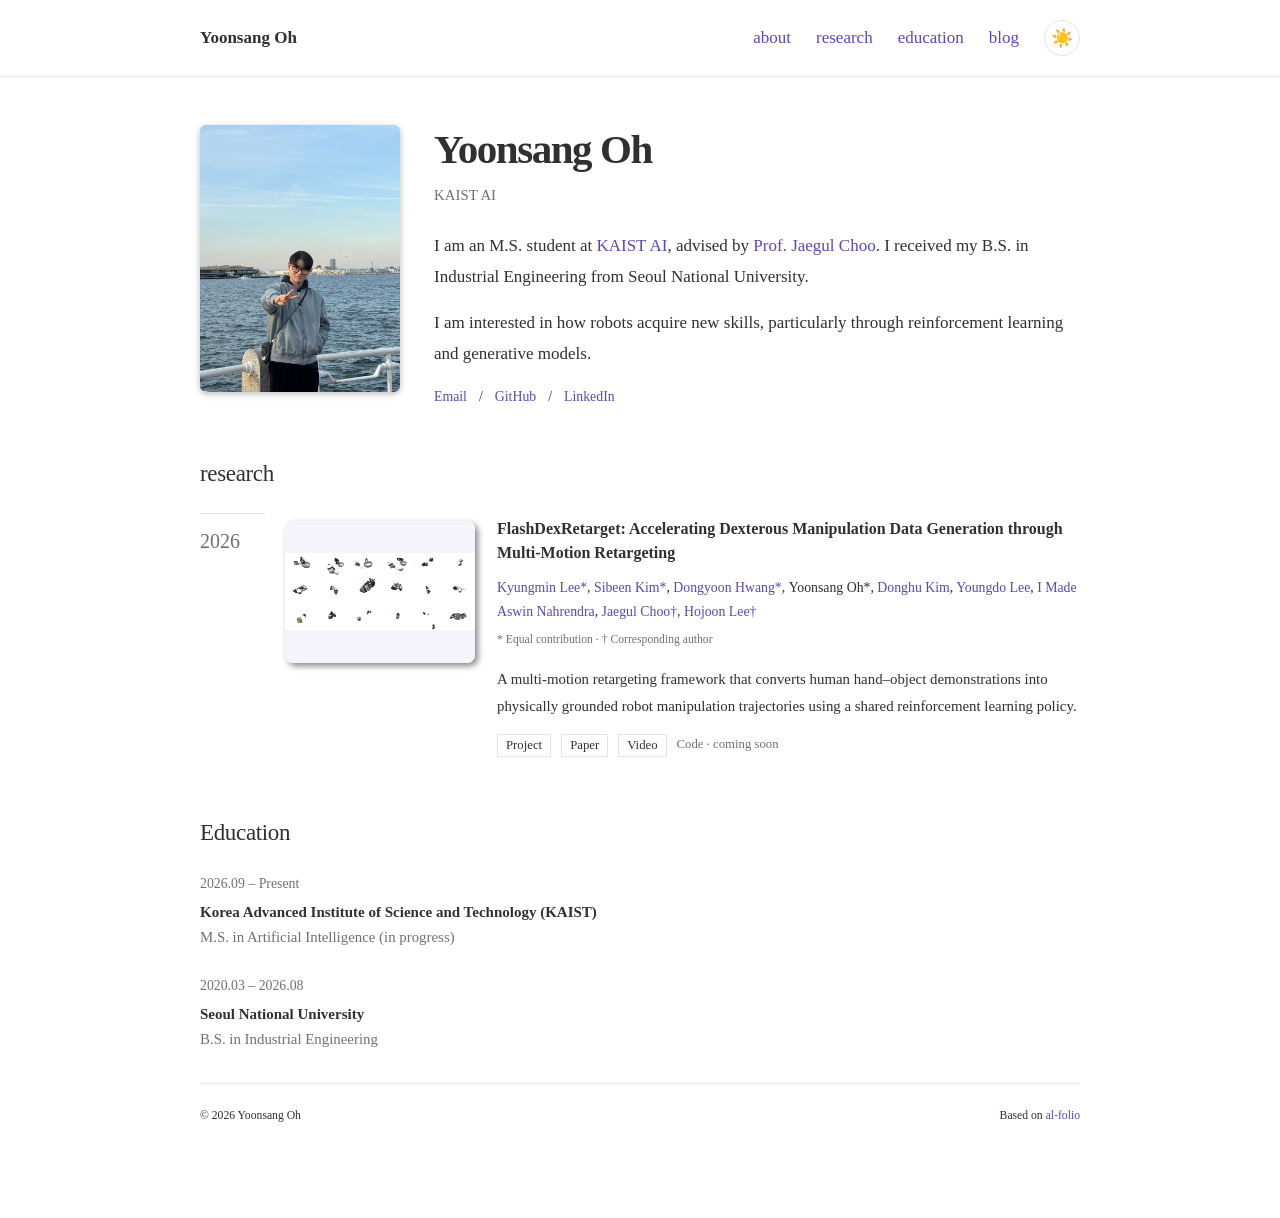
==== index.html @ 8c88c83d "Loop research thumbnail automatically without playback controls" ====
<!doctype html><!-- Adapted from MIT-licensed al-folio; upstream styles preserved. --><html lang="en"><head><meta charset="utf-8"><script src="/assets/site-behavior.js?v=fc8016f9e977"></script><meta name="viewport" content="width=device-width,initial-scale=1"><title>Yoonsang Oh</title><meta name="description" content="Yoonsang Oh — KAIST AI. Robot learning, reinforcement learning, and generative models."><link rel="icon" type="image/svg+xml" href="/assets/favicon-iris.svg"><link rel="stylesheet" href="/al-folio/vendor/bootstrap.min.css?v=0c5ed985fdbd"><link rel="stylesheet" href="/al-folio/vendor/mdb.min.css?v=8e98d8bd4dc6"><link rel="stylesheet" href="/al-folio/vendor/main.css?v=cbb906da6841"><link rel="stylesheet" href="/assets/common.css?v=5578fe120aba"><link rel="stylesheet" href="/al-folio/preview.css?v=f639acb4c418"><link rel="stylesheet" href="/assets/selected-theme.css?v=f602026204bf"><link rel="canonical" href="https://yoonsangoh.github.io/"></head><body><header class="al-nav"><div><a class="brand" href="#about">Yoonsang Oh</a><nav aria-label="Page sections"><a href="#about">about</a><a href="#research">research</a><a href="#education">education</a><a href="/blog/">blog</a><button class="theme-toggle" type="button" aria-label="Switch to dark mode" aria-pressed="false" title="Switch to dark mode"><span aria-hidden="true">☀️</span></button></nav></div></header><main class="al-wrap" id="about"><article><div class="al-profile"><img class="portrait" src="/assets/yoonsang-oh-portrait.jpg" alt="Yoonsang Oh"></div><div class="al-intro"><h1>Yoonsang Oh</h1><p class="desc">KAIST AI</p><p>I am an M.S. student at <a href="https://gsai.kaist.ac.kr/" target="_blank" rel="noopener noreferrer">KAIST AI</a>, advised by <a href="https://sites.google.com/site/jaegulchoo/" target="_blank" rel="noopener noreferrer">Prof. Jaegul Choo</a>. I received my B.S. in Industrial Engineering from Seoul National University.</p><p>I am interested in how robots acquire new skills, particularly through reinforcement learning and generative models.</p><div class="profile-links"><a href="mailto:5yoondori@kaist.ac.kr">Email</a> <span aria-hidden="true">/</span> <a href="https://github.com/YoonsangOh" target="_blank" rel="noopener noreferrer">GitHub</a> <span aria-hidden="true">/</span> <a href="https://www.linkedin.com/in/%EC%9C%A4%EC%83%81-%EC%98%A4-364b84219/" target="_blank" rel="noopener noreferrer">LinkedIn</a></div></div><section class="al-research" id="research"><h2>research</h2><div class="al-bibliography"><div class="year-label">2026</div><article class="paper"><div class="paper-media"><a class="paper-image" href="https://davian-robotics.github.io/FlashDexRetarget/" target="_blank" rel="noopener noreferrer" aria-label="Open FlashDexRetarget project"><video id="flashdexretarget-preview" class="paper-video" autoplay muted loop playsinline preload="metadata" poster="/assets/flashdexretarget.jpg" width="1448" height="1086" aria-label="FlashDexRetarget robot manipulation demonstrations"><source src="/assets/flashdexretarget-thumbnail.mp4" type="video/mp4"><img src="/assets/flashdexretarget.jpg" alt="Robot hands interacting with objects in FlashDexRetarget rollouts"></video></a></div><div class="paper-body"><p class="paper-year">Research project · 2026</p><h3><a href="https://davian-robotics.github.io/FlashDexRetarget/" target="_blank" rel="noopener noreferrer">FlashDexRetarget: Accelerating Dexterous Manipulation Data Generation through Multi-Motion Retargeting</a></h3><p class="authors"><a href="https://kyungminn.github.io/" target="_blank" rel="noopener noreferrer">Kyungmin Lee*</a>, <a href="https://sibisibi.github.io/" target="_blank" rel="noopener noreferrer">Sibeen Kim*</a>, <a href="https://godnpeter.github.io/" target="_blank" rel="noopener noreferrer">Dongyoon Hwang*</a>, <strong>Yoonsang Oh*</strong>, <a href="https://i-am-proto.github.io/" target="_blank" rel="noopener noreferrer">Donghu Kim</a>, <a href="https://leeyngdo.github.io/" target="_blank" rel="noopener noreferrer">Youngdo Lee</a>, <a href="https://anahrendra.github.io/" target="_blank" rel="noopener noreferrer">I Made Aswin Nahrendra</a>, <a href="https://sites.google.com/site/jaegulchoo/" target="_blank" rel="noopener noreferrer">Jaegul Choo†</a>, <a href="https://joonleesky.github.io/" target="_blank" rel="noopener noreferrer">Hojoon Lee†</a></p><p class="author-note">* Equal contribution · † Corresponding author</p><p class="paper-summary">A multi-motion retargeting framework that converts human hand–object demonstrations into physically grounded robot manipulation trajectories using a shared reinforcement learning policy.</p><p class="paper-links"><a href="https://davian-robotics.github.io/FlashDexRetarget/" target="_blank" rel="noopener noreferrer">Project</a> <span aria-hidden="true">/</span> <a href="https://davian-robotics.github.io/FlashDexRetarget/static/FlashDexRetarget.pdf" target="_blank" rel="noopener noreferrer">Paper</a> <span aria-hidden="true">/</span> <a href="https://davian-robotics.github.io/FlashDexRetarget/#video" target="_blank" rel="noopener noreferrer">Video</a> <span aria-hidden="true">/</span> <span class="pending">Code · coming soon</span></p></div></article></div></section><section id="education"><h2>Education</h2><div class="al-education"><div class="education-item"><p class="education-period">2026.09 – Present</p><h3>Korea Advanced Institute of Science and Technology (KAIST)</h3><p>M.S. in Artificial Intelligence (in progress)</p></div><div class="education-item"><p class="education-period">2020.03 – 2026.08</p><h3>Seoul National University</h3><p>B.S. in Industrial Engineering</p></div></div></section></article><footer class="candidate-footer"><span>© 2026 Yoonsang Oh</span><span>Based on <a href="https://github.com/alshedivat/al-folio">al-folio</a></span></footer></main></body></html>
---- al-folio/vendor/main.css ----
:root{--global-bg-color:#fff;--global-code-bg-color:rgba(181,9,172,0.05);--global-text-color:#000;--global-text-color-light:#828282;--global-theme-color:#b509ac;--global-hover-color:#b509ac;--global-hover-text-color:#fff;--global-footer-bg-color:#1c1c1d;--global-footer-text-color:#e8e8e8;--global-footer-link-color:#fff;--global-distill-app-color:#828282;--global-divider-color:rgba(0,0,0,.1);--global-card-bg-color:#fff;--global-tip-block:#42b983;--global-tip-block-bg:#e2f5ec;--global-tip-block-text:#215d42;--global-tip-block-title:#359469;--global-warning-block:#e7c000;--global-warning-block-bg:#fff8d8;--global-warning-block-text:#6b5900;--global-warning-block-title:#b29400;--global-danger-block:#c00;--global-danger-block-bg:#ffe0e0;--global-danger-block-text:#600;--global-danger-block-title:#c00}:root .fa-sun{display:none}:root .fa-moon{padding-left:10px;padding-top:12px;display:block}:root .repo-img-light{display:block}:root .repo-img-dark{display:none}html[data-theme=dark]{--global-bg-color:#1c1c1d;--global-code-bg-color:#2c3237;--global-text-color:#e8e8e8;--global-text-color-light:#e8e8e8;--global-theme-color:#c519bc;--global-hover-color:#c519bc;--global-hover-text-color:#fff;--global-footer-bg-color:#e8e8e8;--global-footer-text-color:#1c1c1d;--global-footer-link-color:#000;--global-distill-app-color:#e8e8e8;--global-divider-color:#424246;--global-card-bg-color:#212529;--global-tip-block:#42b983;--global-tip-block-bg:#e2f5ec;--global-tip-block-text:#215d42;--global-tip-block-title:#359469;--global-warning-block:#e7c000;--global-warning-block-bg:#fff8d8;--global-warning-block-text:#6b5900;--global-warning-block-title:#b29400;--global-danger-block:#c00;--global-danger-block-bg:#ffe0e0;--global-danger-block-text:#600;--global-danger-block-title:#c00}html[data-theme=dark] .fa-sun{padding-left:10px;padding-top:12px;display:block}html[data-theme=dark] .fa-moon{display:none}html[data-theme=dark] .repo-img-light{display:none}html[data-theme=dark] .repo-img-dark{display:block}body{padding-bottom:70px;color:var(--global-text-color);background-color:var(--global-bg-color)}body h1,body h2,body h3,body h4,body h5,body h6{scroll-margin-top:66px}body.fixed-top-nav{padding-top:56px}body.sticky-bottom-footer{padding-bottom:0}.container{max-width:800px}.profile img{width:100%}p,h1,h2,h3,h4,h5,h6,em,div,li,span,strong{color:var(--global-text-color)}hr{border-top:1px solid var(--global-divider-color)}table td,table th{font-size:1rem}table th{font-weight:bold}a,table.table a{color:var(--global-theme-color)}a:hover,table.table a:hover{color:var(--global-theme-color);text-decoration:underline}a:hover:after :not(.nav-item.dropdown),table.table a:hover:after :not(.nav-item.dropdown){width:100%}.table-dark{background-color:transparent}figure,img{max-width:90vw}blockquote{background:var(--global-bg-color);border-left:2px solid var(--global-theme-color);margin:1.5em 10px;padding:.5em 10px;font-size:1.2rem}.equation{margin-bottom:1rem;text-align:center}.caption{font-size:.875rem;margin-top:.75rem;margin-bottom:1.5rem;text-align:center}.card{background-color:var(--global-card-bg-color)}.card img{width:100%}.card .card-title{color:var(--global-text-color)}.card .card-item{width:auto;margin-bottom:10px}.card .card-item .row{display:flex;align-items:center}.citation,.citation-number{color:var(--global-theme-color)}.profile{width:100%}.profile .address{margin-bottom:5px;margin-top:5px;font-family:monospace}.profile .address p{display:inline-block;margin:0}.profile.float-right{margin-left:1rem}.profile.float-left{margin-right:1rem}@media(min-width:576px){.profile{width:30%}.profile .address p{display:block}}.post-description{margin-bottom:2rem;font-size:.875rem}.post-description a{color:inherit}.post-description a:hover{color:var(--global-theme-color);text-decoration:none}.navbar{box-shadow:none;border-bottom:1px solid var(--global-divider-color);background-color:var(--global-bg-color);opacity:.95}.navbar .dropdown-menu{background-color:var(--global-bg-color);border:1px solid var(--global-divider-color)}.navbar .dropdown-menu a:not(.active){color:var(--global-text-color)}.navbar .dropdown-menu a:hover{color:var(--global-hover-color)}.navbar .dropdown-menu .dropdown-divider{border-top:1px solid var(--global-divider-color)!important}.dropdown-item{color:var(--global-text-color)}.dropdown-item:hover{color:var(--global-hover-color);background-color:var(--global-bg-color)}.navbar.navbar-light a:hover{text-decoration:none}.navbar.navbar-light .navbar-brand{color:var(--global-text-color)}.navbar.navbar-light .navbar-nav .nav-item .nav-link{color:var(--global-text-color)}.navbar.navbar-light .navbar-nav .nav-item .nav-link:hover{color:var(--global-hover-color)}.navbar.navbar-light .navbar-nav .nav-item.active>.nav-link{background-color:inherit;font-weight:bolder;color:var(--global-theme-color)}.navbar.navbar-light .navbar-nav .nav-item.active>.nav-link:hover{color:var(--global-hover-color)}.navbar.navbar-light .navbar-brand.social{padding-bottom:0;padding-top:0;font-size:1.7rem}.navbar.navbar-light .navbar-brand.social a i::before{color:var(--global-text-color);transition-property:all .2s ease-in-out}.navbar.navbar-light .navbar-brand.social a:hover i::before{color:var(--global-theme-color)}.navbar-toggler .icon-bar{display:block;width:22px;height:2px;background-color:var(--global-text-color);border-radius:1px;margin-bottom:4px;transition:all .2s}.navbar-toggler .top-bar{transform:rotate(45deg);transform-origin:10% 10%}.navbar-toggler .middle-bar{opacity:0}.navbar-toggler .bottom-bar{transform:rotate(-45deg);transform-origin:10% 90%}.navbar-toggler.collapsed .top-bar{transform:rotate(0)}.navbar-toggler.collapsed .middle-bar{opacity:1}.navbar-toggler.collapsed .bottom-bar{transform:rotate(0)}#light-toggle{padding:0;border:0;background-color:inherit;color:var(--global-text-color)}#light-toggle:hover{color:var(--global-hover-color)}.social{text-align:left}.social .contact-icons{font-size:3rem}.social .contact-icons a i::before{color:var(--global-text-color);transition-property:all .2s ease-in-out}.social .contact-icons a:hover i::before{color:var(--global-theme-color)}.social .contact-note{font-size:.8rem}footer.fixed-bottom{background-color:var(--global-footer-bg-color);font-size:.75rem}footer.fixed-bottom .container{color:var(--global-footer-text-color);padding-top:9px;padding-bottom:8px}footer.fixed-bottom a{color:var(--global-footer-link-color)}footer.fixed-bottom a:hover{color:var(--global-theme-color);text-decoration:none}footer.sticky-bottom{border-top:1px solid var(--global-divider-color);padding-top:40px;padding-bottom:40px;font-size:.9rem}.cv{margin-bottom:40px}.cv .card{background-color:var(--global-card-bg-color);border:1px solid var(--global-divider-color)}.cv .card .list-group-item{background-color:inherit;border-color:var(--global-divider-color)}.cv .card .list-group-item .badge{color:var(--global-card-bg-color)!important;background-color:var(--global-theme-color)!important}.table-cv-map{background-color:transparent;border:0;color:var(--global-text-color)}@media(min-width:768px){.repo{max-width:50%}}.header-bar{border-bottom:1px solid var(--global-divider-color);text-align:center;padding-top:2rem;padding-bottom:3rem}.header-bar h1{color:var(--global-theme-color);font-size:5rem}.tag-category-list{border-bottom:1px solid var(--global-divider-color);text-align:center;padding-top:1rem}.tag-category-list ul{justify-content:center;display:flow-root}.tag-category-list ul p,.tag-category-list ul li{list-style:none;display:inline-block;padding:1rem .5rem;color:var(--global-text-color-light)}.post-title mjx-container[jax=CHTML][display=true]{display:unset}.post-list{margin:0;margin-bottom:40px;padding:0}.post-list li{border-bottom:1px solid var(--global-divider-color);list-style:none;padding-top:2rem;padding-bottom:2rem}.post-list li .post-meta{color:var(--global-text-color-light);font-size:.875rem;margin-bottom:0}.post-list li .post-tags{color:var(--global-text-color-light);font-size:.875rem;padding-top:.25rem;padding-bottom:0}.post-list li a{color:var(--global-text-color);text-decoration:none}.post-list li a:hover{color:var(--global-theme-color)}.post-list li mjx-container[jax=CHTML][display=true]{display:unset}.pagination .page-item .page-link{color:var(--global-text-color)}.pagination .page-item .page-link:hover{color:#000}.pagination .page-item.active .page-link{color:#fff;background-color:var(--global-theme-color)}.pagination .page-item.active .page-link:hover{background-color:var(--global-theme-color)}.distill a:hover{border-bottom-color:var(--global-theme-color);text-decoration:none}.projects a{text-decoration:none}.projects a:hover .card-title{color:var(--global-theme-color)}.projects .card img{width:100%}.projects .card-item{width:auto;margin-bottom:10px}.projects .card-item .row{display:flex;align-items:center}.projects .grid-sizer,.projects .grid-item{width:250px;margin-bottom:10px}.projects h2.category{color:var(--global-divider-color);border-bottom:1px solid var(--global-divider-color);padding-top:.5rem;margin-top:2rem;margin-bottom:1rem;text-align:right}.publications{margin-top:2rem}.publications h1{color:var(--global-theme-color);font-size:2rem;text-align:center;margin-top:1em;margin-bottom:1em}.publications h2{margin-bottom:1rem}.publications h2 span{font-size:1.5rem}.publications h2.bibliography{color:var(--global-divider-color);border-top:1px solid var(--global-divider-color);padding-top:1rem;margin-top:2rem;margin-bottom:-2rem;text-align:right}.publications ol.bibliography{list-style:none;padding:0;margin-top:0}.publications ol.bibliography li{margin-bottom:1rem}.publications ol.bibliography li .preview{width:100%;min-width:80px;max-width:200px}.publications ol.bibliography li .abbr{height:2rem;margin-bottom:.5rem}.publications ol.bibliography li .abbr abbr{display:inline-block;background-color:var(--global-theme-color);padding-left:1rem;padding-right:1rem}.publications ol.bibliography li .abbr abbr a{color:white}.publications ol.bibliography li .abbr abbr a:hover{text-decoration:none}.publications ol.bibliography li .abbr abbr2{display:inline-block;background-color:rgba(255,255,255,0);border:1px solid var(--global-theme-color);color:var(--global-theme-color)!important;padding-left:1rem;padding-right:1rem}.publications ol.bibliography li .abbr abbr2 a{color:white}.publications ol.bibliography li .abbr abbr2 a:hover{text-decoration:none}.publications ol.bibliography li .abbr .award{color:var(--global-theme-color)!important;border:1px solid var(--global-theme-color)}.publications ol.bibliography li .title{font-weight:bolder}.publications ol.bibliography li .author a{border-bottom:1px dashed var(--global-theme-color)}.publications ol.bibliography li .author a:hover{border-bottom-style:solid;text-decoration:none}.publications ol.bibliography li .author>em{border-bottom:1px solid;font-style:normal}.publications ol.bibliography li .author>span.more-authors{color:var(--global-text-color-light);border-bottom:1px dashed var(--global-text-color-light);cursor:pointer}.publications ol.bibliography li .author>span.more-authors:hover{color:var(--global-text-color);border-bottom:1px dashed var(--global-text-color)}.publications ol.bibliography li .links a.btn{color:var(--global-text-color);border:1px solid var(--global-text-color);padding-left:.5rem;padding-right:.5rem;padding-top:.1rem;padding-bottom:.1rem;margin-left:0}.publications ol.bibliography li .links a.btn:hover{color:var(--global-theme-color);border-color:var(--global-theme-color)}.publications ol.bibliography li .badges{padding-bottom:.5rem}.publications ol.bibliography li .badges span{display:inline-block;color:#000;height:100%;padding-right:.5rem;vertical-align:middle}.publications ol.bibliography li .badges span:hover{text-decoration:underline}.publications ol.bibliography li .hidden{font-size:.875rem;max-height:0;overflow:hidden;text-align:justify;transition-property:.15s ease;-moz-transition:.15s ease;-ms-transition:.15s ease;-o-transition:.15s ease;transition:all .15s ease}.publications ol.bibliography li .hidden p{line-height:1.4em;margin:10px}.publications ol.bibliography li .hidden pre{font-size:1em;line-height:1.4em;padding:10px}.publications ol.bibliography li .hidden.open{max-height:100em;transition-property:.15s ease;-moz-transition:.15s ease;-ms-transition:.15s ease;-o-transition:.15s ease;transition:all .15s ease}.publications ol.bibliography li div.abstract.hidden{border:dashed 1px var(--global-bg-color)}.publications ol.bibliography li div.abstract.hidden.open{border-color:var(--global-text-color)}figure.highlight{margin:0 0 1rem}pre{color:var(--global-theme-color);background-color:var(--global-code-bg-color);border-radius:6px;padding:6px 12px}pre pre,pre code{background-color:transparent;border-radius:0;margin-bottom:0;padding:0}code{color:var(--global-theme-color);background-color:var(--global-code-bg-color);border-radius:3px;padding:3px 3px}html.transition,html.transition *,html.transition *:before,html.transition *:after{transition:all 750ms!important;transition-delay:0!important}.post .post-meta{color:var(--global-text-color-light);font-size:.875rem;margin-bottom:0}.post .post-tags{color:var(--global-text-color-light);font-size:.875rem;padding-top:.25rem;padding-bottom:1rem}.post .post-tags a{color:var(--global-text-color-light);text-decoration:none}.post .post-tags a:hover{color:var(--global-theme-color)}.post .post-content blockquote{border-left:5px solid var(--global-theme-color);padding:8px}.post .post-content blockquote p{margin-bottom:0}progress{position:fixed;left:0;top:56px;z-index:10;width:100%;height:1px;-webkit-appearance:none;-moz-appearance:none;appearance:none;border:0;background-color:transparent;color:var(--global-theme-color)}progress::-webkit-progress-bar{background-color:transparent}progress::-webkit-progress-value{background-color:var(--global-theme-color)}progress::-moz-progress-bar{background-color:var(--global-theme-color)}.progress-container{width:100%;background-color:transparent;position:fixed;top:56px;left:0;height:5px;display:block}.progress-bar{background-color:var(--global-theme-color);width:0;display:block;height:inherit}.code-display-wrapper{position:relative}.code-display-wrapper .copy{background:var(--global-card-bg-color);border-color:var(--global-bg-color);border-radius:.3rem;border-style:none;color:var(--global-text-color);font-size:medium;opacity:0;position:absolute;right:.5rem;top:.5rem}.code-display-wrapper:active .copy,.code-display-wrapper:focus .copy,.code-display-wrapper:hover .copy{color:var(--global-hover-color);opacity:1}.btn-group.dropdown .btn{box-shadow:none;-webkit-box-shadow:none}.btn-group.dropdown .btn-secondary.dropdown-toggle{border:1px solid var(--global-divider-color)}.btn-group.dropdown .btn-secondary.dropdown-toggle .page-size{color:inherit}.btn-group.dropdown .btn-secondary.dropdown-toggle:not(.active){background-color:var(--global-bg-color)!important;color:var(--global-text-color)}.btn-group.dropdown .btn-secondary.dropdown-toggle:hover{background-color:var(--global-hover-color)!important;color:var(--global-hover-text-color)!important}.btn-group.dropdown .dropdown-menu{background-color:var(--global-bg-color)}.btn-group.dropdown .dropdown-item{background-color:var(--global-bg-color);color:var(--global-text-color)}.btn-group.dropdown .dropdown-item:hover{color:var(--global-hover-color)}.btn-group.dropdown .dropdown-item.active,.btn-group.dropdown .dropdown-item:active{background-color:var(--global-hover-color);color:var(--global-hover-text-color)!important}.btn-group.dropdown .dropdown-item.active:hover,.btn-group.dropdown .dropdown-item:active:hover{color:var(--global-hover-text-color)}nav[data-toggle=toc]{top:5rem}nav[data-toggle=toc] .nav .nav>li>a{font-size:.75rem}nav[data-toggle=toc] .nav>li>a{color:var(--global-text-color);font-size:.75rem}nav[data-toggle=toc] .nav>li>a:hover{color:var(--global-hover-color);border-left-color:var(--global-hover-color)}nav[data-toggle=toc] .nav-link.active{color:var(--global-theme-color);border-left-color:var(--global-theme-color);font-size:.75rem}nav[data-toggle=toc] .nav-link.active:hover{color:var(--global-hover-color);border-left-color:var(--global-hover-color)}@media(max-width:576px){nav[data-toggle=toc]{visibility:hidden;height:0;top:0}}.post .post-content blockquote.block-tip{border-color:var(--global-tip-block);background-color:var(--global-tip-block-bg)}.post .post-content blockquote.block-tip p{color:var(--global-tip-block-text)}.post .post-content blockquote.block-tip h1,.post .post-content blockquote.block-tip h2,.post .post-content blockquote.block-tip h3,.post .post-content blockquote.block-tip h4,.post .post-content blockquote.block-tip h5,.post .post-content blockquote.block-tip h6{color:var(--global-tip-block-title)}.post .post-content blockquote.block-warning{border-color:var(--global-warning-block);background-color:var(--global-warning-block-bg)}.post .post-content blockquote.block-warning p{color:var(--global-warning-block-text)}.post .post-content blockquote.block-warning h1,.post .post-content blockquote.block-warning h2,.post .post-content blockquote.block-warning h3,.post .post-content blockquote.block-warning h4,.post .post-content blockquote.block-warning h5,.post .post-content blockquote.block-warning h6{color:var(--global-warning-block-title)}.post .post-content blockquote.block-danger{border-color:var(--global-danger-block);background-color:var(--global-danger-block-bg)}.post .post-content blockquote.block-danger p{color:var(--global-danger-block-text)}.post .post-content blockquote.block-danger h1,.post .post-content blockquote.block-danger h2,.post .post-content blockquote.block-danger h3,.post .post-content blockquote.block-danger h4,.post .post-content blockquote.block-danger h5,.post .post-content blockquote.block-danger h6{color:var(--global-danger-block-title)}.featured-posts a{color:var(--global-text-color-light);text-decoration:none}.featured-posts a .card-text{overflow:hidden;text-overflow:ellipsis;white-space:nowrap}.featured-posts a:hover{color:var(--global-theme-color)}.featured-posts a:hover .card-title{color:var(--global-theme-color)}.featured-posts .card-item{margin-bottom:10px}.featured-posts .post-meta{color:var(--global-text-color-light);font-size:.875rem;margin-bottom:0;padding-top:.5rem}d-byline{border-top-color:var(--global-divider-color)!important}d-byline h3{color:var(--global-text-color)!important}d-byline a,d-article d-byline a{color:var(--global-text-color)!important}d-byline a:hover,d-article d-byline a:hover{color:var(--global-hover-color)!important}d-article{border-top-color:var(--global-divider-color)!important}d-article p,d-article h1,d-article h2,d-article h3,d-article h4,d-article h5,d-article h6,d-article li,d-article table{color:var(--global-text-color)!important}d-article h1,d-article h2,d-article hr,d-article table,d-article table th,d-article table td{border-bottom-color:var(--global-divider-color)!important}d-article a{color:var(--global-theme-color)!important}d-article a:hover{color:var(--global-theme-color)!important}d-article b i{display:inline}d-article details{color:var(--global-text-color);background-color:var(--global-code-bg-color);margin-top:0;padding:8px 12px;position:relative;border-radius:6px;display:block;margin-bottom:20px;grid-column:text;overflow:auto;max-width:100%}d-article details summary{color:var(--global-theme-color)}d-article details p{margin-top:.5rem;margin-bottom:.5rem}d-article d-contents{align-self:start;grid-column:1/4;grid-row:auto/span 4;justify-self:end;margin-top:0;padding-left:2em;padding-right:3em;border-right:1px solid var(--global-divider-color);width:max(70%,300px);margin-right:0;margin-top:0;display:grid;grid-template-columns:minmax(8px,1fr) [toc] auto minmax(8px,1fr) [toc-line] 1px minmax(32px,2fr)}d-article d-contents nav{grid-column:toc}d-article d-contents nav a{border-bottom:none!important}d-article d-contents nav a:hover{border-bottom:1px solid var(--global-text-color)!important}d-article d-contents nav h3{margin-top:0;margin-bottom:1em}d-article d-contents nav div{display:block;outline:0;margin-bottom:.8em;color:rgba(0,0,0,0.8);font-weight:bold}d-article d-contents nav ul{padding-left:1em;margin-top:0;margin-bottom:6px;list-style-type:none}d-article d-contents nav ul li{margin-bottom:.25em}d-article d-contents .figcaption{line-height:1.4em}d-article d-contents toc-line{border-right:1px solid var(--global-divider-color);grid-column:toc-line}d-article d-footnote{scroll-margin-top:66px}d-appendix{border-top-color:var(--global-divider-color)!important;color:var(--global-distill-app-color)!important}d-appendix h3,d-appendix li,d-appendix span{color:var(--global-distill-app-color)!important}d-appendix a,d-appendix a.footnote-backlink{color:var(--global-distill-app-color)!important}d-appendix a:hover,d-appendix a.footnote-backlink:hover{color:var(--global-hover-color)!important}@media(min-width:1025px){d-article{contain:none!important;overflow-x:visible!important}d-article d-contents{position:sticky;top:5rem;z-index:10;max-height:none;overflow:visible}d-article d-contents nav{position:static!important}}@media(max-width:1024px){d-article d-contents{display:block;grid-column-start:2;grid-column-end:-2;padding-bottom:.5em;margin-bottom:1em;padding-top:.5em;width:100%;border:1px solid var(--global-divider-color)}d-article d-contents nav{grid-column:none}}
---- assets/common.css ----
*{box-sizing:border-box}html{scroll-behavior:smooth}body{margin:0;color:#242a2e;background:#fff;font:16px/1.7 -apple-system,BlinkMacSystemFont,"Segoe UI",Arial,sans-serif}a{color:#17647a;text-decoration:none;text-underline-offset:4px}a:hover{text-decoration:underline}a:focus-visible,button:focus-visible,summary:focus-visible{outline:3px solid #bd6944;outline-offset:4px}img{max-width:100%;height:auto}h1,h2,h3,p{margin-top:0}h1{letter-spacing:-.035em}h2{font-size:23px;line-height:1.3;font-weight:600;letter-spacing:-.015em;margin:0 0 24px}h3{font-size:17px;line-height:1.5;font-weight:600}.pending{color:#747b80}.profile-links{font-size:14px;display:flex;gap:12px;align-items:center;flex-wrap:wrap}.monogram{width:180px;aspect-ratio:1;display:grid;place-items:center;background:#f3f0e9;color:#6e695e;font:54px/1 Georgia,serif;letter-spacing:-.055em}.portrait{width:180px;height:auto;aspect-ratio:auto;object-fit:contain}.paper h3{margin:4px 0 11px}.paper-image{display:block;align-self:start;overflow:hidden}.paper-image img{display:block;width:100%}.paper-year{font-size:12px;color:#737b81;letter-spacing:.055em;margin-bottom:8px}.authors{font-size:13px;line-height:1.8;margin-bottom:5px}.author-note{font-size:11px;color:#797f82;margin-bottom:16px}.paper-summary{font-size:15px;line-height:1.8;margin-bottom:14px}.paper-links{font-size:13px;display:flex;gap:10px;flex-wrap:wrap}.education-item{margin-bottom:22px}.education-item h3{font-size:15px;margin-bottom:2px}.education-item p{font-size:14px;color:#686f74;margin-bottom:0}.candidate-footer{border-top:1px solid #e7e8e8;margin-top:54px;padding:22px 0;color:#82868a;font-size:11px;display:flex;justify-content:space-between;gap:16px;flex-wrap:wrap}.tags{display:flex;flex-wrap:wrap;gap:8px}.tags span{font-size:12px;padding:3px 10px;border:1px solid #dfe7e9;border-radius:4px;color:#48616c}.quiet-wrap{max-width:760px;padding:72px 32px 32px;margin:0 auto}.quiet-wrap h1{font:48px/1.2 Georgia,serif;margin-bottom:8px}.quiet-wrap .eyebrow{color:#79736b;font-size:12px;letter-spacing:.14em;text-transform:uppercase}.quiet-wrap .intro{font:19px/1.85 Georgia,serif;margin-top:36px}.quiet-wrap .intro p{margin-bottom:21px}.quiet-wrap h2{font:27px Georgia,serif;margin-bottom:28px}.quiet-wrap section{margin-top:52px}.quiet-wrap .paper{display:block}.quiet-wrap .paper-image{max-width:280px;margin:0 0 24px}.quiet-wrap .paper h3{font:21px/1.55 Georgia,serif}.quiet-wrap .paper-body{max-width:650px}.quiet-wrap .education-list{display:grid;grid-template-columns:1fr 1fr;gap:24px}.quiet-wrap .candidate-footer{margin-top:35px}.sidebar-wrap{max-width:1080px;margin:0 auto;padding:72px 34px;display:grid;grid-template-columns:225px 1fr;gap:75px}.sidebar-profile{position:sticky;top:55px;align-self:start}.sidebar-profile .monogram,.sidebar-profile .portrait{width:150px;border-radius:50%;margin-bottom:25px}.sidebar-profile .portrait{border-radius:4px}.sidebar-profile h1{font-size:29px;font-weight:600;margin-bottom:7px}.sidebar-profile .position{font-size:15px;margin-bottom:22px;color:#66747d}.sidebar-profile .profile-links{gap:8px;font-size:12px}.sidebar-profile .profile-links .pending{display:block;width:100%}.sidebar-profile nav{display:grid;margin-top:34px;gap:9px;font-size:13px}.sidebar-content section{margin-bottom:46px}.sidebar-content .paper{border-top:1px solid #e1e6e7;padding-top:24px}.sidebar-content .paper-image{max-width:100%;margin-bottom:22px;background:#fafafa}.sidebar-content .tags{margin-top:24px}.spotlight-wrap{max-width:1080px;padding:0 38px;margin:auto}.spotlight-nav{display:flex;justify-content:space-between;align-items:center;padding:30px 0 24px;border-bottom:1px solid #e1e7e5}.spotlight-nav .wordmark{font-size:16px;font-weight:600}.spotlight-nav nav{display:flex;gap:25px;font-size:13px}.spotlight-intro{padding:68px 0 48px;display:grid;grid-template-columns:1fr 1fr;gap:60px}.spotlight-intro h1{font-size:58px;line-height:1.12;font-weight:500;margin:10px 0 23px}.spotlight-intro .eyebrow{font-size:12px;color:#74817b;letter-spacing:.14em}.spotlight-intro .intro-copy{padding-top:6px;font-size:16px;line-height:1.85}.spotlight-wrap h2{font-size:13px;text-transform:uppercase;letter-spacing:.12em;color:#536b60;margin-bottom:26px}.spotlight-wrap .research-section{padding-top:24px}.spotlight-wrap .paper{display:grid;grid-template-columns:1.2fr 1fr;gap:35px;padding:30px 0;border-top:1px solid #d7e0db}.spotlight-wrap .paper-image{background:#fbfcfb;padding:16px 0}.spotlight-wrap .paper h3{font-size:21px;line-height:1.45}.spotlight-wrap .paper-body{padding-top:3px}.spotlight-wrap .education-section{padding:35px 0 0;border-top:1px solid #d7e0db;margin-top:15px}.spotlight-wrap .education-list{display:grid;grid-template-columns:1fr 1fr;gap:30px}.spotlight-wrap .candidate-footer{margin-top:22px}.spotlight-wrap .tags span{border:0;background:#f0f5f2;padding:4px 10px}.spotlight-wrap a{color:#20694e}
@media(max-width:760px){.sidebar-wrap{grid-template-columns:1fr;gap:38px;padding:32px 23px}.sidebar-profile{position:static}.sidebar-profile .monogram,.sidebar-profile .portrait{width:92px;font-size:33px;float:right;margin:0 0 0 18px}.sidebar-profile .portrait{border-radius:4px}.sidebar-profile h1{font-size:28px}.sidebar-profile nav{display:flex;gap:20px;margin-top:22px}.sidebar-profile .position{margin-bottom:12px}.sidebar-content section{margin-bottom:38px}.quiet-wrap{padding:38px 23px 22px}.quiet-wrap h1{font-size:39px}.quiet-wrap .intro{font-size:18px}.quiet-wrap .education-list{grid-template-columns:1fr;gap:0}.spotlight-wrap{padding:0 23px}.spotlight-nav{padding-top:24px}.spotlight-nav nav{gap:16px}.spotlight-intro{grid-template-columns:1fr;gap:25px;padding:38px 0 25px}.spotlight-intro h1{font-size:44px;margin-bottom:20px}.spotlight-wrap .paper{grid-template-columns:1fr;gap:20px}.spotlight-wrap .paper-image{padding:0}.spotlight-wrap .education-list{grid-template-columns:1fr;gap:0}.candidate-footer{margin-top:32px}.paper-summary{font-size:14px}.authors{font-size:12px}}
@media(prefers-reduced-motion:reduce){html{scroll-behavior:auto}}
---- al-folio/preview.css ----
/* Local adaptation; third_party styles remain unchanged. */
body{font-family:Roboto,-apple-system,BlinkMacSystemFont,"Segoe UI",Arial,sans-serif;color:#303030;font-weight:300}a{color:#5b47b7}h1,h2{font-weight:300}.al-nav{border-bottom:1px solid #e4e4e4}.al-nav>div{max-width:940px;margin:auto;padding:20px 30px;display:flex;justify-content:space-between;align-items:center}.al-nav nav{display:flex;gap:25px}.al-nav .brand{color:#303030}.al-wrap{max-width:940px;margin:48px auto 0;padding:0 30px}.al-profile{float:left;margin:0 34px 22px 0}.al-profile .monogram,.al-profile .portrait{width:200px;border-radius:4px}.al-intro h1{font-size:41px;line-height:1.2;margin-bottom:8px}.al-intro .desc{font-size:14px;color:#777;margin-bottom:22px}.al-intro p{line-height:1.8}.al-wrap section{clear:both;padding-top:45px}.al-bibliography{display:grid;grid-template-columns:65px 1fr;gap:20px}.year-label{font-size:20px;color:#c7c7c7;border-top:1px solid #dedede;padding-top:10px}.al-wrap .paper{display:grid;grid-template-columns:190px 1fr;gap:22px}.al-wrap .paper h3{font-size:16px}.al-wrap .paper h3 a{color:#303030;font-weight:600}.al-wrap .paper .paper-year{display:none}.al-wrap .paper-image{padding-top:8px}.al-wrap .paper-summary{font-weight:300;font-size:14px}.al-wrap .paper-links{font-size:12px}.al-education{display:flex;flex-direction:column;gap:24px}.al-education .education-item{margin-bottom:0}.al-education .education-period{font-size:13px;color:#858585;margin-bottom:5px;font-variant-numeric:tabular-nums}.al-education .education-note{font-size:13px;margin-top:5px;color:#858585}.al-wrap .candidate-footer{margin-top:30px}.al-wrap .paper-links a{border:1px solid #d0d0d0;padding:0 8px;color:#333}.al-wrap .paper-links span[aria-hidden]{display:none}.al-wrap .profile-links{font-size:13px}
@media(max-width:650px){.al-nav>div{padding:17px 21px;flex-wrap:wrap;gap:14px}.al-nav nav{gap:16px;font-size:13px}.al-nav .brand{font-size:13px}.al-wrap{margin-top:30px;padding:0 23px}.al-profile{float:right;margin:0 0 16px 20px}.al-profile .monogram,.al-profile .portrait{width:90px;font-size:34px}.al-intro h1{font-size:32px}.al-intro .desc{font-size:12px;margin-bottom:26px}.al-bibliography{grid-template-columns:1fr;gap:12px}.year-label{font-size:14px;width:60px}.al-wrap .paper{grid-template-columns:1fr;gap:15px}.al-wrap .paper-image{max-width:100%}.al-education{gap:24px}.al-wrap section{padding-top:32px}}
.al-profile .portrait{display:block;border-radius:6px;box-shadow:0 2px 5px 0 rgba(0,0,0,.16),0 2px 10px 0 rgba(0,0,0,.12)}
/* Blog previews share the homepage typography and restrained accent. */
.al-nav [aria-current="page"]{color:#5b47b7;border-bottom:1px solid #5b47b7}
.blog-wrap{max-width:820px;margin:54px auto 0;padding:0 30px}
.blog-header h1{font-size:41px;font-weight:300;line-height:1.2;margin-bottom:12px}
.blog-lead{font-size:16px;color:#707070;margin-bottom:24px}
.blog-preview-note{font-size:13px;color:#777;border-left:2px solid #5b47b7;padding:2px 0 2px 14px;margin:0 0 38px}
.blog-list{list-style:none;padding:0;margin:0}
.blog-list>li{border-top:1px solid #e7e7e7;padding:28px 0}
.blog-meta{display:flex;align-items:center;flex-wrap:wrap;gap:10px;color:#888;font-size:12px;margin-bottom:12px}
.blog-sample-label{color:#5b47b7;background:#f5f4fb;border-radius:3px;padding:1px 7px}
.blog-list h2{font-size:25px;font-weight:400;margin-bottom:9px}
.blog-list h2 a{color:#333}
.blog-list .excerpt{font-size:15px;color:#666;margin-bottom:12px;max-width:650px}
.blog-read{font-size:13px}
.blog-back{font-size:13px;display:inline-block;margin-bottom:25px}
.blog-post{max-width:680px;margin-left:auto;margin-right:auto}
.blog-post .blog-header{border-bottom:1px solid #e7e7e7;margin-bottom:32px;padding-bottom:20px}
.blog-body{font-size:16px;line-height:1.9;color:#444}
.blog-body h2{font-size:23px;font-weight:400;margin:32px 0 16px}
.blog-body blockquote{margin:24px 0;padding:4px 0 4px 20px;border-left:2px solid #c9c9c9;color:#777;font-style:italic}
.blog-body ul{padding-left:22px}
.blog-caption{font-size:13px;color:#888}
.blog-placeholder{padding:32px 20px;text-align:center;border:1px dashed #d5cbd2;background:#fcfafb;margin:24px 0}
.blog-placeholder span{display:block;font-size:13px;color:#858085}
@media(max-width:650px){.blog-wrap{margin-top:32px;padding:0 23px}.blog-header h1{font-size:32px}.blog-list h2{font-size:23px}.blog-preview-note{margin-bottom:28px}.blog-list>li{padding:24px 0}.blog-body{font-size:15px}}
---- assets/selected-theme.css ----
/* Approved typography and Iris palette; shared by public pages and local previews. */
:root{
  color-scheme:light;
  --site-bg:#fff;--site-text:#303030;--site-muted:#707070;--site-border:#e4e4e4;
  --site-accent:#5b47b7;--site-hover:#493992;--site-soft:#f5f4fb;--site-selection:#dedaf1;
  --global-bg-color:var(--site-bg);--global-text-color:var(--site-text);
  --global-theme-color:var(--site-accent);--global-hover-color:var(--site-hover);--global-code-bg-color:var(--site-soft);
}
html[data-theme="dark"]{
  color-scheme:dark;
  --site-bg:#19181e;--site-text:#eeedf3;--site-muted:#b5b0c2;--site-border:#3b3748;
  --site-accent:#baabff;--site-hover:#d6cdff;--site-soft:#2c263f;--site-selection:#4d4073;
}
body{font-family:Palatino,"Palatino Linotype","Book Antiqua",Georgia,serif;font-size:17px;font-weight:400;background:var(--site-bg);color:var(--site-text)}
h1,h2,h3,button{font-family:inherit}
.al-intro h1,.al-nav .brand{font-weight:700}
a{color:var(--site-accent)}a:hover,a:focus{color:var(--site-hover)}
.al-nav{border-color:var(--site-border)}
.al-nav nav{align-items:center}
.al-nav .brand,.al-wrap .paper h3 a,.blog-list h2 a{color:var(--site-text)}
.al-nav [aria-current="page"]{color:var(--site-accent);border-color:var(--site-accent)}
.al-intro .desc,.education-item p,.al-wrap .paper-summary{font-size:14.875px}
.al-wrap .paper-summary{font-weight:400}
.authors,.al-wrap .profile-links,.al-education .education-period,.al-education .education-note,.blog-preview-note,.blog-read,.blog-back,.blog-caption{font-size:13.8125px}
.author-note,.candidate-footer{font-size:11.6875px}
.al-wrap .paper-links,.blog-meta{font-size:12.75px}
.blog-lead,.blog-body{font-size:17px}.blog-list .excerpt{font-size:15.9375px}
.al-intro .desc,.education-item p,.al-education .education-period,.al-education .education-note,.author-note,.pending,.candidate-footer,.blog-lead,.blog-preview-note,.blog-meta,.blog-caption,.blog-list .excerpt,.blog-body blockquote,.blog-placeholder span{color:var(--site-muted)}
.year-label{color:var(--site-muted);border-color:var(--site-border)}
.candidate-footer,.blog-list>li,.blog-post .blog-header,.blog-body blockquote{border-color:var(--site-border)}
.blog-body{color:var(--site-text)}
.blog-preview-note{border-left-color:var(--site-accent)}
.blog-sample-label{color:var(--site-accent);background:var(--site-soft)}
.blog-placeholder{color:var(--site-text);background:var(--site-soft);border-color:var(--site-border)}
.al-wrap .paper-links a{color:var(--site-text);border-color:var(--site-border)}
.al-wrap .paper-links a:hover,.al-wrap .paper-links a:focus{color:var(--site-hover);border-color:var(--site-accent);background:var(--site-soft)}
a:focus-visible,button:focus-visible,summary:focus-visible{outline-color:var(--site-accent)}
::selection{background:var(--site-selection)}
.theme-toggle{display:inline-grid;place-items:center;flex-shrink:0;width:36px;height:36px;padding:0;border:1px solid var(--site-border);border-radius:50%;background:var(--site-bg);color:var(--site-text);font-size:18px;line-height:1;cursor:pointer}
.theme-toggle:hover{background:var(--site-soft);border-color:var(--site-accent)}
.paper-media{position:relative;align-self:start;margin-top:8px;border-radius:8px;box-shadow:3px 3px 6px #888}
.al-wrap .paper-image{padding:0;border-radius:8px;overflow:hidden;background:var(--site-soft)}
.paper-video{display:block;width:100%;height:auto;aspect-ratio:4/3;object-fit:contain}
html[data-theme="dark"] .paper-media{box-shadow:3px 4px 9px #0009,0 0 0 1px #ffffff1f}
html[data-theme="dark"] .al-profile .portrait{box-shadow:0 3px 9px #0009,0 0 0 1px #ffffff18}
.blog-empty{min-height:50vh;padding-bottom:80px}
.blog-empty-note{margin-top:38px;padding-top:24px;border-top:1px solid var(--site-border);color:var(--site-muted);font-size:1em}
@media(max-width:650px){
  .al-nav>div{position:relative;gap:10px}.al-nav nav{width:100%;gap:16px}.al-nav .brand,.al-nav nav{font-size:13.8125px}
  .theme-toggle{position:absolute;right:21px;top:12px;width:32px;height:32px;font-size:17px}.al-intro .desc{font-size:12.75px}
  .blog-body{font-size:15.9375px}.blog-empty{min-height:48vh}
}
@media(max-width:420px){.al-nav>div{padding:14px 18px}.al-nav nav{gap:10px}.theme-toggle{width:30px;height:30px}}
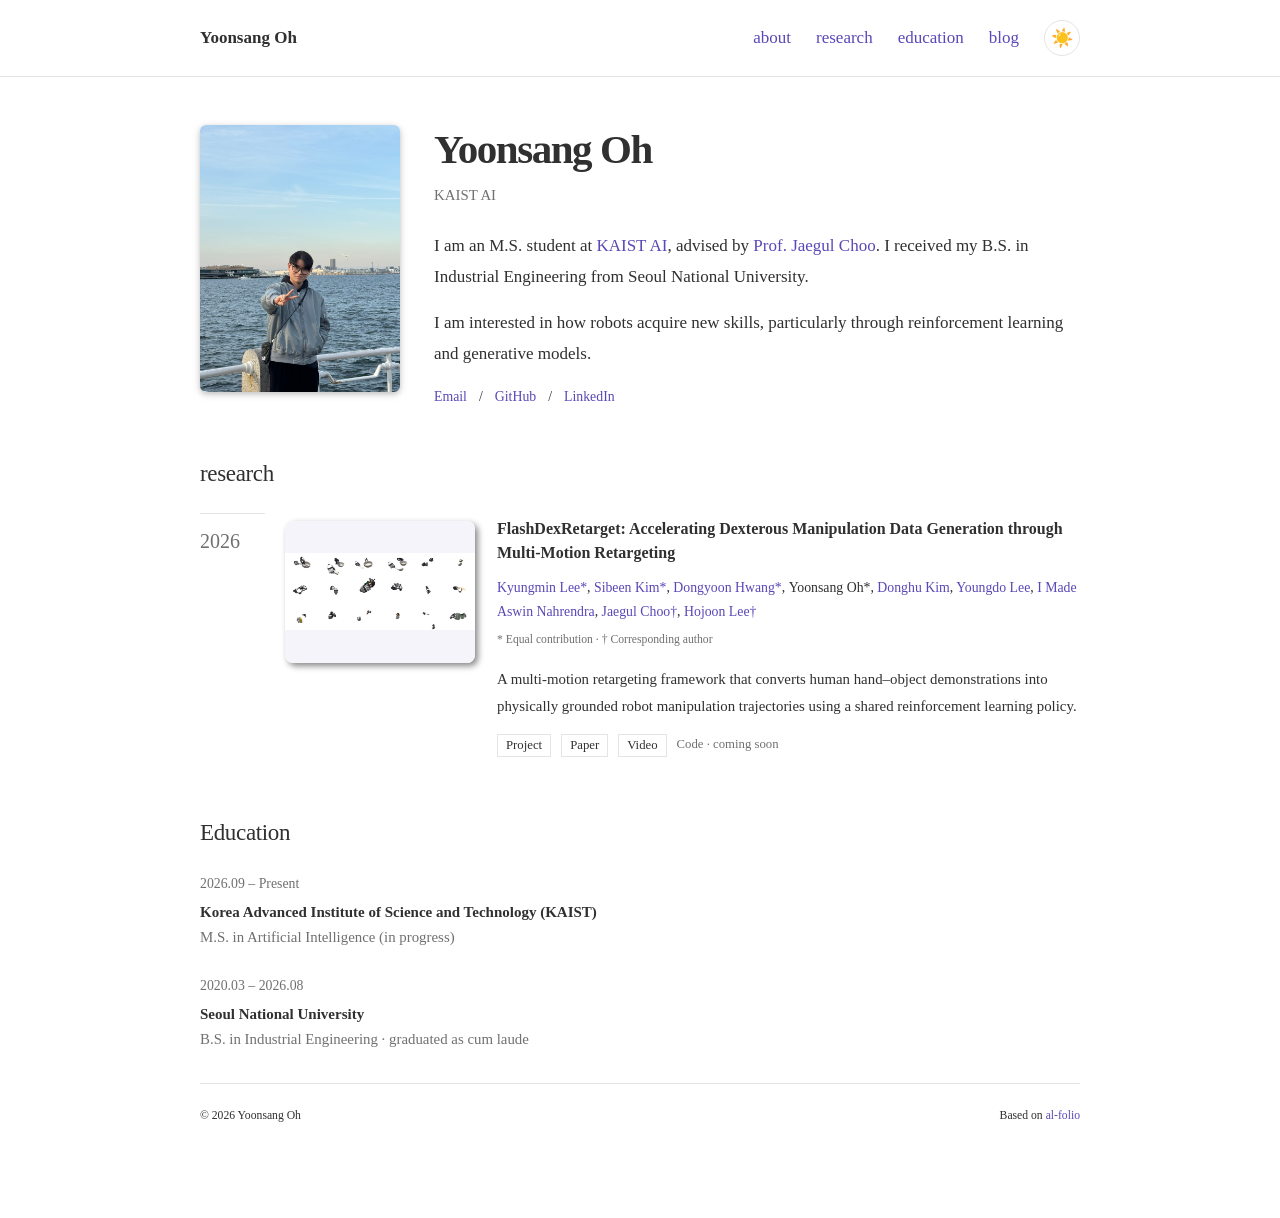
==== commit eb689559: "Restore cum laude in undergraduate education" ====
--- a/index.html
+++ b/index.html
@@ -1 +1 @@
-<!doctype html><!-- Adapted from MIT-licensed al-folio; upstream styles preserved. --><html lang="en"><head><meta charset="utf-8"><script src="/assets/site-behavior.js?v=fc8016f9e977"></script><meta name="viewport" content="width=device-width,initial-scale=1"><title>Yoonsang Oh</title><meta name="description" content="Yoonsang Oh — KAIST AI. Robot learning, reinforcement learning, and generative models."><link rel="icon" type="image/svg+xml" href="/assets/favicon-iris.svg"><link rel="stylesheet" href="/al-folio/vendor/bootstrap.min.css?v=0c5ed985fdbd"><link rel="stylesheet" href="/al-folio/vendor/mdb.min.css?v=8e98d8bd4dc6"><link rel="stylesheet" href="/al-folio/vendor/main.css?v=cbb906da6841"><link rel="stylesheet" href="/assets/common.css?v=5578fe120aba"><link rel="stylesheet" href="/al-folio/preview.css?v=f639acb4c418"><link rel="stylesheet" href="/assets/selected-theme.css?v=f602026204bf"><link rel="canonical" href="https://yoonsangoh.github.io/"></head><body><header class="al-nav"><div><a class="brand" href="#about">Yoonsang Oh</a><nav aria-label="Page sections"><a href="#about">about</a><a href="#research">research</a><a href="#education">education</a><a href="/blog/">blog</a><button class="theme-toggle" type="button" aria-label="Switch to dark mode" aria-pressed="false" title="Switch to dark mode"><span aria-hidden="true">☀️</span></button></nav></div></header><main class="al-wrap" id="about"><article><div class="al-profile"><img class="portrait" src="/assets/yoonsang-oh-portrait.jpg" alt="Yoonsang Oh"></div><div class="al-intro"><h1>Yoonsang Oh</h1><p class="desc">KAIST AI</p><p>I am an M.S. student at <a href="https://gsai.kaist.ac.kr/" target="_blank" rel="noopener noreferrer">KAIST AI</a>, advised by <a href="https://sites.google.com/site/jaegulchoo/" target="_blank" rel="noopener noreferrer">Prof. Jaegul Choo</a>. I received my B.S. in Industrial Engineering from Seoul National University.</p><p>I am interested in how robots acquire new skills, particularly through reinforcement learning and generative models.</p><div class="profile-links"><a href="mailto:5yoondori@kaist.ac.kr">Email</a> <span aria-hidden="true">/</span> <a href="https://github.com/YoonsangOh" target="_blank" rel="noopener noreferrer">GitHub</a> <span aria-hidden="true">/</span> <a href="https://www.linkedin.com/in/%EC%9C%A4%EC%83%81-%EC%98%A4-364b84219/" target="_blank" rel="noopener noreferrer">LinkedIn</a></div></div><section class="al-research" id="research"><h2>research</h2><div class="al-bibliography"><div class="year-label">2026</div><article class="paper"><div class="paper-media"><a class="paper-image" href="https://davian-robotics.github.io/FlashDexRetarget/" target="_blank" rel="noopener noreferrer" aria-label="Open FlashDexRetarget project"><video id="flashdexretarget-preview" class="paper-video" autoplay muted loop playsinline preload="metadata" poster="/assets/flashdexretarget.jpg" width="1448" height="1086" aria-label="FlashDexRetarget robot manipulation demonstrations"><source src="/assets/flashdexretarget-thumbnail.mp4" type="video/mp4"><img src="/assets/flashdexretarget.jpg" alt="Robot hands interacting with objects in FlashDexRetarget rollouts"></video></a></div><div class="paper-body"><p class="paper-year">Research project · 2026</p><h3><a href="https://davian-robotics.github.io/FlashDexRetarget/" target="_blank" rel="noopener noreferrer">FlashDexRetarget: Accelerating Dexterous Manipulation Data Generation through Multi-Motion Retargeting</a></h3><p class="authors"><a href="https://kyungminn.github.io/" target="_blank" rel="noopener noreferrer">Kyungmin Lee*</a>, <a href="https://sibisibi.github.io/" target="_blank" rel="noopener noreferrer">Sibeen Kim*</a>, <a href="https://godnpeter.github.io/" target="_blank" rel="noopener noreferrer">Dongyoon Hwang*</a>, <strong>Yoonsang Oh*</strong>, <a href="https://i-am-proto.github.io/" target="_blank" rel="noopener noreferrer">Donghu Kim</a>, <a href="https://leeyngdo.github.io/" target="_blank" rel="noopener noreferrer">Youngdo Lee</a>, <a href="https://anahrendra.github.io/" target="_blank" rel="noopener noreferrer">I Made Aswin Nahrendra</a>, <a href="https://sites.google.com/site/jaegulchoo/" target="_blank" rel="noopener noreferrer">Jaegul Choo†</a>, <a href="https://joonleesky.github.io/" target="_blank" rel="noopener noreferrer">Hojoon Lee†</a></p><p class="author-note">* Equal contribution · † Corresponding author</p><p class="paper-summary">A multi-motion retargeting framework that converts human hand–object demonstrations into physically grounded robot manipulation trajectories using a shared reinforcement learning policy.</p><p class="paper-links"><a href="https://davian-robotics.github.io/FlashDexRetarget/" target="_blank" rel="noopener noreferrer">Project</a> <span aria-hidden="true">/</span> <a href="https://davian-robotics.github.io/FlashDexRetarget/static/FlashDexRetarget.pdf" target="_blank" rel="noopener noreferrer">Paper</a> <span aria-hidden="true">/</span> <a href="https://davian-robotics.github.io/FlashDexRetarget/#video" target="_blank" rel="noopener noreferrer">Video</a> <span aria-hidden="true">/</span> <span class="pending">Code · coming soon</span></p></div></article></div></section><section id="education"><h2>Education</h2><div class="al-education"><div class="education-item"><p class="education-period">2026.09 – Present</p><h3>Korea Advanced Institute of Science and Technology (KAIST)</h3><p>M.S. in Artificial Intelligence (in progress)</p></div><div class="education-item"><p class="education-period">2020.03 – 2026.08</p><h3>Seoul National University</h3><p>B.S. in Industrial Engineering</p></div></div></section></article><footer class="candidate-footer"><span>© 2026 Yoonsang Oh</span><span>Based on <a href="https://github.com/alshedivat/al-folio">al-folio</a></span></footer></main></body></html>+<!doctype html><!-- Adapted from MIT-licensed al-folio; upstream styles preserved. --><html lang="en"><head><meta charset="utf-8"><script src="/assets/site-behavior.js?v=fc8016f9e977"></script><meta name="viewport" content="width=device-width,initial-scale=1"><title>Yoonsang Oh</title><meta name="description" content="Yoonsang Oh — KAIST AI. Robot learning, reinforcement learning, and generative models."><link rel="icon" type="image/svg+xml" href="/assets/favicon-iris.svg"><link rel="stylesheet" href="/al-folio/vendor/bootstrap.min.css?v=0c5ed985fdbd"><link rel="stylesheet" href="/al-folio/vendor/mdb.min.css?v=8e98d8bd4dc6"><link rel="stylesheet" href="/al-folio/vendor/main.css?v=cbb906da6841"><link rel="stylesheet" href="/assets/common.css?v=5578fe120aba"><link rel="stylesheet" href="/al-folio/preview.css?v=f639acb4c418"><link rel="stylesheet" href="/assets/selected-theme.css?v=f602026204bf"><link rel="canonical" href="https://yoonsangoh.github.io/"></head><body><header class="al-nav"><div><a class="brand" href="#about">Yoonsang Oh</a><nav aria-label="Page sections"><a href="#about">about</a><a href="#research">research</a><a href="#education">education</a><a href="/blog/">blog</a><button class="theme-toggle" type="button" aria-label="Switch to dark mode" aria-pressed="false" title="Switch to dark mode"><span aria-hidden="true">☀️</span></button></nav></div></header><main class="al-wrap" id="about"><article><div class="al-profile"><img class="portrait" src="/assets/yoonsang-oh-portrait.jpg" alt="Yoonsang Oh"></div><div class="al-intro"><h1>Yoonsang Oh</h1><p class="desc">KAIST AI</p><p>I am an M.S. student at <a href="https://gsai.kaist.ac.kr/" target="_blank" rel="noopener noreferrer">KAIST AI</a>, advised by <a href="https://sites.google.com/site/jaegulchoo/" target="_blank" rel="noopener noreferrer">Prof. Jaegul Choo</a>. I received my B.S. in Industrial Engineering from Seoul National University.</p><p>I am interested in how robots acquire new skills, particularly through reinforcement learning and generative models.</p><div class="profile-links"><a href="mailto:5yoondori@kaist.ac.kr">Email</a> <span aria-hidden="true">/</span> <a href="https://github.com/YoonsangOh" target="_blank" rel="noopener noreferrer">GitHub</a> <span aria-hidden="true">/</span> <a href="https://www.linkedin.com/in/%EC%9C%A4%EC%83%81-%EC%98%A4-364b84219/" target="_blank" rel="noopener noreferrer">LinkedIn</a></div></div><section class="al-research" id="research"><h2>research</h2><div class="al-bibliography"><div class="year-label">2026</div><article class="paper"><div class="paper-media"><a class="paper-image" href="https://davian-robotics.github.io/FlashDexRetarget/" target="_blank" rel="noopener noreferrer" aria-label="Open FlashDexRetarget project"><video id="flashdexretarget-preview" class="paper-video" autoplay muted loop playsinline preload="metadata" poster="/assets/flashdexretarget.jpg" width="1448" height="1086" aria-label="FlashDexRetarget robot manipulation demonstrations"><source src="/assets/flashdexretarget-thumbnail.mp4" type="video/mp4"><img src="/assets/flashdexretarget.jpg" alt="Robot hands interacting with objects in FlashDexRetarget rollouts"></video></a></div><div class="paper-body"><p class="paper-year">Research project · 2026</p><h3><a href="https://davian-robotics.github.io/FlashDexRetarget/" target="_blank" rel="noopener noreferrer">FlashDexRetarget: Accelerating Dexterous Manipulation Data Generation through Multi-Motion Retargeting</a></h3><p class="authors"><a href="https://kyungminn.github.io/" target="_blank" rel="noopener noreferrer">Kyungmin Lee*</a>, <a href="https://sibisibi.github.io/" target="_blank" rel="noopener noreferrer">Sibeen Kim*</a>, <a href="https://godnpeter.github.io/" target="_blank" rel="noopener noreferrer">Dongyoon Hwang*</a>, <strong>Yoonsang Oh*</strong>, <a href="https://i-am-proto.github.io/" target="_blank" rel="noopener noreferrer">Donghu Kim</a>, <a href="https://leeyngdo.github.io/" target="_blank" rel="noopener noreferrer">Youngdo Lee</a>, <a href="https://anahrendra.github.io/" target="_blank" rel="noopener noreferrer">I Made Aswin Nahrendra</a>, <a href="https://sites.google.com/site/jaegulchoo/" target="_blank" rel="noopener noreferrer">Jaegul Choo†</a>, <a href="https://joonleesky.github.io/" target="_blank" rel="noopener noreferrer">Hojoon Lee†</a></p><p class="author-note">* Equal contribution · † Corresponding author</p><p class="paper-summary">A multi-motion retargeting framework that converts human hand–object demonstrations into physically grounded robot manipulation trajectories using a shared reinforcement learning policy.</p><p class="paper-links"><a href="https://davian-robotics.github.io/FlashDexRetarget/" target="_blank" rel="noopener noreferrer">Project</a> <span aria-hidden="true">/</span> <a href="https://davian-robotics.github.io/FlashDexRetarget/static/FlashDexRetarget.pdf" target="_blank" rel="noopener noreferrer">Paper</a> <span aria-hidden="true">/</span> <a href="https://davian-robotics.github.io/FlashDexRetarget/#video" target="_blank" rel="noopener noreferrer">Video</a> <span aria-hidden="true">/</span> <span class="pending">Code · coming soon</span></p></div></article></div></section><section id="education"><h2>Education</h2><div class="al-education"><div class="education-item"><p class="education-period">2026.09 – Present</p><h3>Korea Advanced Institute of Science and Technology (KAIST)</h3><p>M.S. in Artificial Intelligence (in progress)</p></div><div class="education-item"><p class="education-period">2020.03 – 2026.08</p><h3>Seoul National University</h3><p>B.S. in Industrial Engineering · graduated as cum laude</p></div></div></section></article><footer class="candidate-footer"><span>© 2026 Yoonsang Oh</span><span>Based on <a href="https://github.com/alshedivat/al-folio">al-folio</a></span></footer></main></body></html>
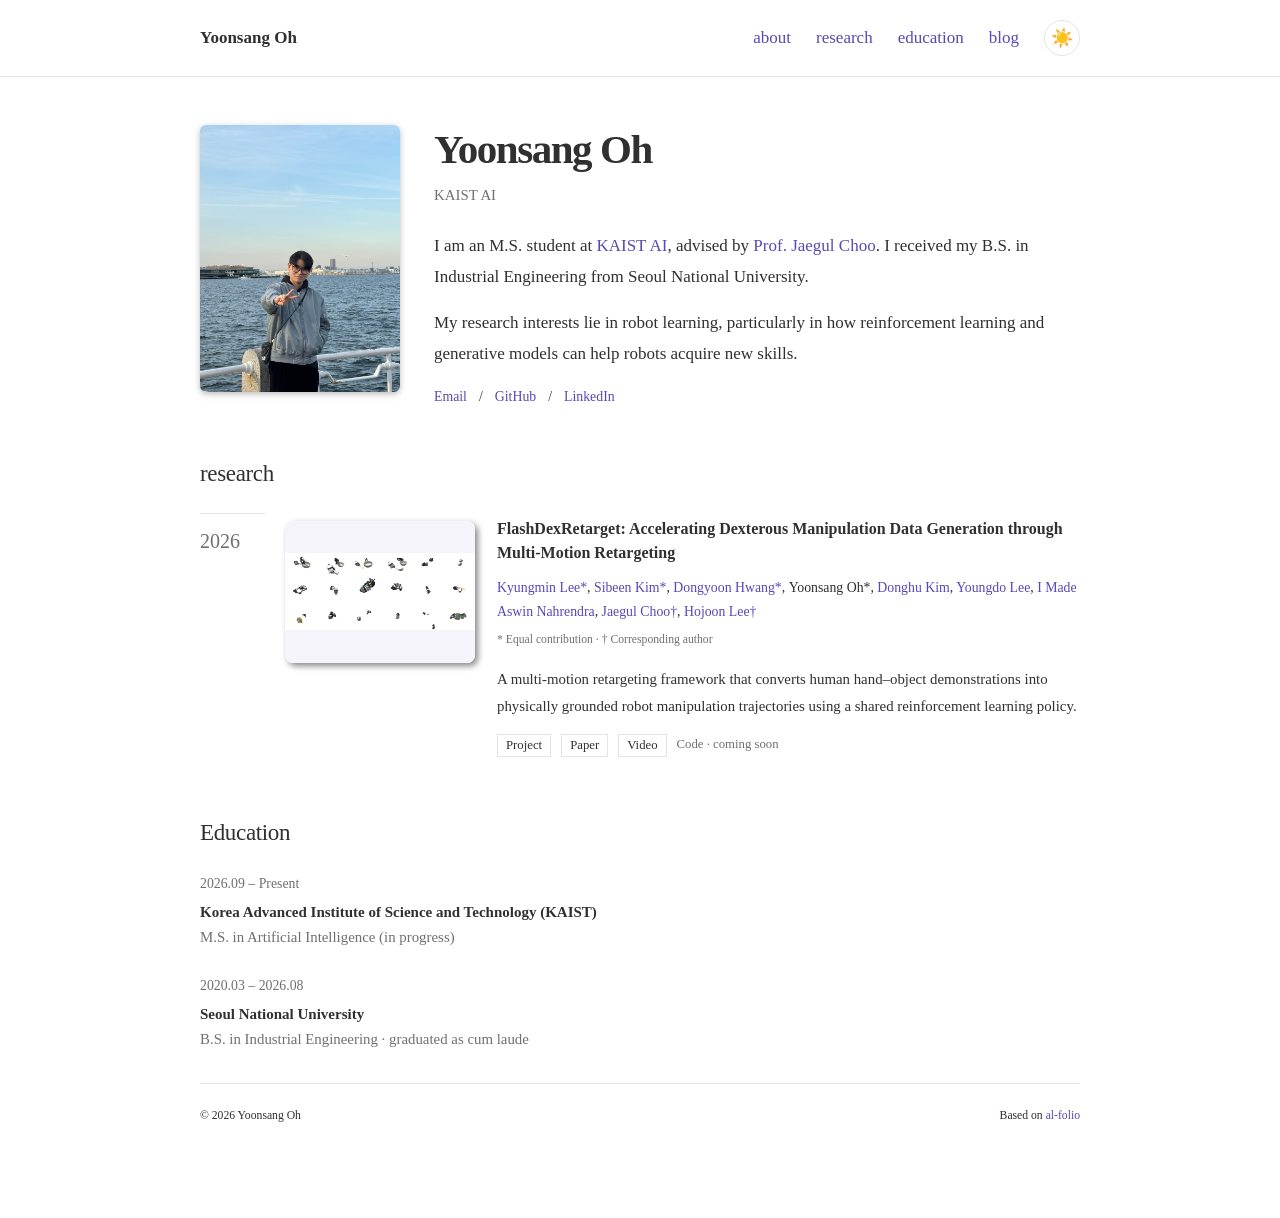
==== commit c63d52c7: "Update research interests introduction" ====
--- a/index.html
+++ b/index.html
@@ -1 +1 @@
-<!doctype html><!-- Adapted from MIT-licensed al-folio; upstream styles preserved. --><html lang="en"><head><meta charset="utf-8"><script src="/assets/site-behavior.js?v=fc8016f9e977"></script><meta name="viewport" content="width=device-width,initial-scale=1"><title>Yoonsang Oh</title><meta name="description" content="Yoonsang Oh — KAIST AI. Robot learning, reinforcement learning, and generative models."><link rel="icon" type="image/svg+xml" href="/assets/favicon-iris.svg"><link rel="stylesheet" href="/al-folio/vendor/bootstrap.min.css?v=0c5ed985fdbd"><link rel="stylesheet" href="/al-folio/vendor/mdb.min.css?v=8e98d8bd4dc6"><link rel="stylesheet" href="/al-folio/vendor/main.css?v=cbb906da6841"><link rel="stylesheet" href="/assets/common.css?v=5578fe120aba"><link rel="stylesheet" href="/al-folio/preview.css?v=f639acb4c418"><link rel="stylesheet" href="/assets/selected-theme.css?v=f602026204bf"><link rel="canonical" href="https://yoonsangoh.github.io/"></head><body><header class="al-nav"><div><a class="brand" href="#about">Yoonsang Oh</a><nav aria-label="Page sections"><a href="#about">about</a><a href="#research">research</a><a href="#education">education</a><a href="/blog/">blog</a><button class="theme-toggle" type="button" aria-label="Switch to dark mode" aria-pressed="false" title="Switch to dark mode"><span aria-hidden="true">☀️</span></button></nav></div></header><main class="al-wrap" id="about"><article><div class="al-profile"><img class="portrait" src="/assets/yoonsang-oh-portrait.jpg" alt="Yoonsang Oh"></div><div class="al-intro"><h1>Yoonsang Oh</h1><p class="desc">KAIST AI</p><p>I am an M.S. student at <a href="https://gsai.kaist.ac.kr/" target="_blank" rel="noopener noreferrer">KAIST AI</a>, advised by <a href="https://sites.google.com/site/jaegulchoo/" target="_blank" rel="noopener noreferrer">Prof. Jaegul Choo</a>. I received my B.S. in Industrial Engineering from Seoul National University.</p><p>I am interested in how robots acquire new skills, particularly through reinforcement learning and generative models.</p><div class="profile-links"><a href="mailto:5yoondori@kaist.ac.kr">Email</a> <span aria-hidden="true">/</span> <a href="https://github.com/YoonsangOh" target="_blank" rel="noopener noreferrer">GitHub</a> <span aria-hidden="true">/</span> <a href="https://www.linkedin.com/in/%EC%9C%A4%EC%83%81-%EC%98%A4-364b84219/" target="_blank" rel="noopener noreferrer">LinkedIn</a></div></div><section class="al-research" id="research"><h2>research</h2><div class="al-bibliography"><div class="year-label">2026</div><article class="paper"><div class="paper-media"><a class="paper-image" href="https://davian-robotics.github.io/FlashDexRetarget/" target="_blank" rel="noopener noreferrer" aria-label="Open FlashDexRetarget project"><video id="flashdexretarget-preview" class="paper-video" autoplay muted loop playsinline preload="metadata" poster="/assets/flashdexretarget.jpg" width="1448" height="1086" aria-label="FlashDexRetarget robot manipulation demonstrations"><source src="/assets/flashdexretarget-thumbnail.mp4" type="video/mp4"><img src="/assets/flashdexretarget.jpg" alt="Robot hands interacting with objects in FlashDexRetarget rollouts"></video></a></div><div class="paper-body"><p class="paper-year">Research project · 2026</p><h3><a href="https://davian-robotics.github.io/FlashDexRetarget/" target="_blank" rel="noopener noreferrer">FlashDexRetarget: Accelerating Dexterous Manipulation Data Generation through Multi-Motion Retargeting</a></h3><p class="authors"><a href="https://kyungminn.github.io/" target="_blank" rel="noopener noreferrer">Kyungmin Lee*</a>, <a href="https://sibisibi.github.io/" target="_blank" rel="noopener noreferrer">Sibeen Kim*</a>, <a href="https://godnpeter.github.io/" target="_blank" rel="noopener noreferrer">Dongyoon Hwang*</a>, <strong>Yoonsang Oh*</strong>, <a href="https://i-am-proto.github.io/" target="_blank" rel="noopener noreferrer">Donghu Kim</a>, <a href="https://leeyngdo.github.io/" target="_blank" rel="noopener noreferrer">Youngdo Lee</a>, <a href="https://anahrendra.github.io/" target="_blank" rel="noopener noreferrer">I Made Aswin Nahrendra</a>, <a href="https://sites.google.com/site/jaegulchoo/" target="_blank" rel="noopener noreferrer">Jaegul Choo†</a>, <a href="https://joonleesky.github.io/" target="_blank" rel="noopener noreferrer">Hojoon Lee†</a></p><p class="author-note">* Equal contribution · † Corresponding author</p><p class="paper-summary">A multi-motion retargeting framework that converts human hand–object demonstrations into physically grounded robot manipulation trajectories using a shared reinforcement learning policy.</p><p class="paper-links"><a href="https://davian-robotics.github.io/FlashDexRetarget/" target="_blank" rel="noopener noreferrer">Project</a> <span aria-hidden="true">/</span> <a href="https://davian-robotics.github.io/FlashDexRetarget/static/FlashDexRetarget.pdf" target="_blank" rel="noopener noreferrer">Paper</a> <span aria-hidden="true">/</span> <a href="https://davian-robotics.github.io/FlashDexRetarget/#video" target="_blank" rel="noopener noreferrer">Video</a> <span aria-hidden="true">/</span> <span class="pending">Code · coming soon</span></p></div></article></div></section><section id="education"><h2>Education</h2><div class="al-education"><div class="education-item"><p class="education-period">2026.09 – Present</p><h3>Korea Advanced Institute of Science and Technology (KAIST)</h3><p>M.S. in Artificial Intelligence (in progress)</p></div><div class="education-item"><p class="education-period">2020.03 – 2026.08</p><h3>Seoul National University</h3><p>B.S. in Industrial Engineering · graduated as cum laude</p></div></div></section></article><footer class="candidate-footer"><span>© 2026 Yoonsang Oh</span><span>Based on <a href="https://github.com/alshedivat/al-folio">al-folio</a></span></footer></main></body></html>+<!doctype html><!-- Adapted from MIT-licensed al-folio; upstream styles preserved. --><html lang="en"><head><meta charset="utf-8"><script src="/assets/site-behavior.js?v=fc8016f9e977"></script><meta name="viewport" content="width=device-width,initial-scale=1"><title>Yoonsang Oh</title><meta name="description" content="Yoonsang Oh — KAIST AI. Robot learning, reinforcement learning, and generative models."><link rel="icon" type="image/svg+xml" href="/assets/favicon-iris.svg"><link rel="stylesheet" href="/al-folio/vendor/bootstrap.min.css?v=0c5ed985fdbd"><link rel="stylesheet" href="/al-folio/vendor/mdb.min.css?v=8e98d8bd4dc6"><link rel="stylesheet" href="/al-folio/vendor/main.css?v=cbb906da6841"><link rel="stylesheet" href="/assets/common.css?v=5578fe120aba"><link rel="stylesheet" href="/al-folio/preview.css?v=f639acb4c418"><link rel="stylesheet" href="/assets/selected-theme.css?v=f602026204bf"><link rel="canonical" href="https://yoonsangoh.github.io/"></head><body><header class="al-nav"><div><a class="brand" href="#about">Yoonsang Oh</a><nav aria-label="Page sections"><a href="#about">about</a><a href="#research">research</a><a href="#education">education</a><a href="/blog/">blog</a><button class="theme-toggle" type="button" aria-label="Switch to dark mode" aria-pressed="false" title="Switch to dark mode"><span aria-hidden="true">☀️</span></button></nav></div></header><main class="al-wrap" id="about"><article><div class="al-profile"><img class="portrait" src="/assets/yoonsang-oh-portrait.jpg" alt="Yoonsang Oh"></div><div class="al-intro"><h1>Yoonsang Oh</h1><p class="desc">KAIST AI</p><p>I am an M.S. student at <a href="https://gsai.kaist.ac.kr/" target="_blank" rel="noopener noreferrer">KAIST AI</a>, advised by <a href="https://sites.google.com/site/jaegulchoo/" target="_blank" rel="noopener noreferrer">Prof. Jaegul Choo</a>. I received my B.S. in Industrial Engineering from Seoul National University.</p><p>My research interests lie in robot learning, particularly in how reinforcement learning and generative models can help robots acquire new skills.</p><div class="profile-links"><a href="mailto:5yoondori@kaist.ac.kr">Email</a> <span aria-hidden="true">/</span> <a href="https://github.com/YoonsangOh" target="_blank" rel="noopener noreferrer">GitHub</a> <span aria-hidden="true">/</span> <a href="https://www.linkedin.com/in/%EC%9C%A4%EC%83%81-%EC%98%A4-364b84219/" target="_blank" rel="noopener noreferrer">LinkedIn</a></div></div><section class="al-research" id="research"><h2>research</h2><div class="al-bibliography"><div class="year-label">2026</div><article class="paper"><div class="paper-media"><a class="paper-image" href="https://davian-robotics.github.io/FlashDexRetarget/" target="_blank" rel="noopener noreferrer" aria-label="Open FlashDexRetarget project"><video id="flashdexretarget-preview" class="paper-video" autoplay muted loop playsinline preload="metadata" poster="/assets/flashdexretarget.jpg" width="1448" height="1086" aria-label="FlashDexRetarget robot manipulation demonstrations"><source src="/assets/flashdexretarget-thumbnail.mp4" type="video/mp4"><img src="/assets/flashdexretarget.jpg" alt="Robot hands interacting with objects in FlashDexRetarget rollouts"></video></a></div><div class="paper-body"><p class="paper-year">Research project · 2026</p><h3><a href="https://davian-robotics.github.io/FlashDexRetarget/" target="_blank" rel="noopener noreferrer">FlashDexRetarget: Accelerating Dexterous Manipulation Data Generation through Multi-Motion Retargeting</a></h3><p class="authors"><a href="https://kyungminn.github.io/" target="_blank" rel="noopener noreferrer">Kyungmin Lee*</a>, <a href="https://sibisibi.github.io/" target="_blank" rel="noopener noreferrer">Sibeen Kim*</a>, <a href="https://godnpeter.github.io/" target="_blank" rel="noopener noreferrer">Dongyoon Hwang*</a>, <strong>Yoonsang Oh*</strong>, <a href="https://i-am-proto.github.io/" target="_blank" rel="noopener noreferrer">Donghu Kim</a>, <a href="https://leeyngdo.github.io/" target="_blank" rel="noopener noreferrer">Youngdo Lee</a>, <a href="https://anahrendra.github.io/" target="_blank" rel="noopener noreferrer">I Made Aswin Nahrendra</a>, <a href="https://sites.google.com/site/jaegulchoo/" target="_blank" rel="noopener noreferrer">Jaegul Choo†</a>, <a href="https://joonleesky.github.io/" target="_blank" rel="noopener noreferrer">Hojoon Lee†</a></p><p class="author-note">* Equal contribution · † Corresponding author</p><p class="paper-summary">A multi-motion retargeting framework that converts human hand–object demonstrations into physically grounded robot manipulation trajectories using a shared reinforcement learning policy.</p><p class="paper-links"><a href="https://davian-robotics.github.io/FlashDexRetarget/" target="_blank" rel="noopener noreferrer">Project</a> <span aria-hidden="true">/</span> <a href="https://davian-robotics.github.io/FlashDexRetarget/static/FlashDexRetarget.pdf" target="_blank" rel="noopener noreferrer">Paper</a> <span aria-hidden="true">/</span> <a href="https://davian-robotics.github.io/FlashDexRetarget/#video" target="_blank" rel="noopener noreferrer">Video</a> <span aria-hidden="true">/</span> <span class="pending">Code · coming soon</span></p></div></article></div></section><section id="education"><h2>Education</h2><div class="al-education"><div class="education-item"><p class="education-period">2026.09 – Present</p><h3>Korea Advanced Institute of Science and Technology (KAIST)</h3><p>M.S. in Artificial Intelligence (in progress)</p></div><div class="education-item"><p class="education-period">2020.03 – 2026.08</p><h3>Seoul National University</h3><p>B.S. in Industrial Engineering · graduated as cum laude</p></div></div></section></article><footer class="candidate-footer"><span>© 2026 Yoonsang Oh</span><span>Based on <a href="https://github.com/alshedivat/al-folio">al-folio</a></span></footer></main></body></html>
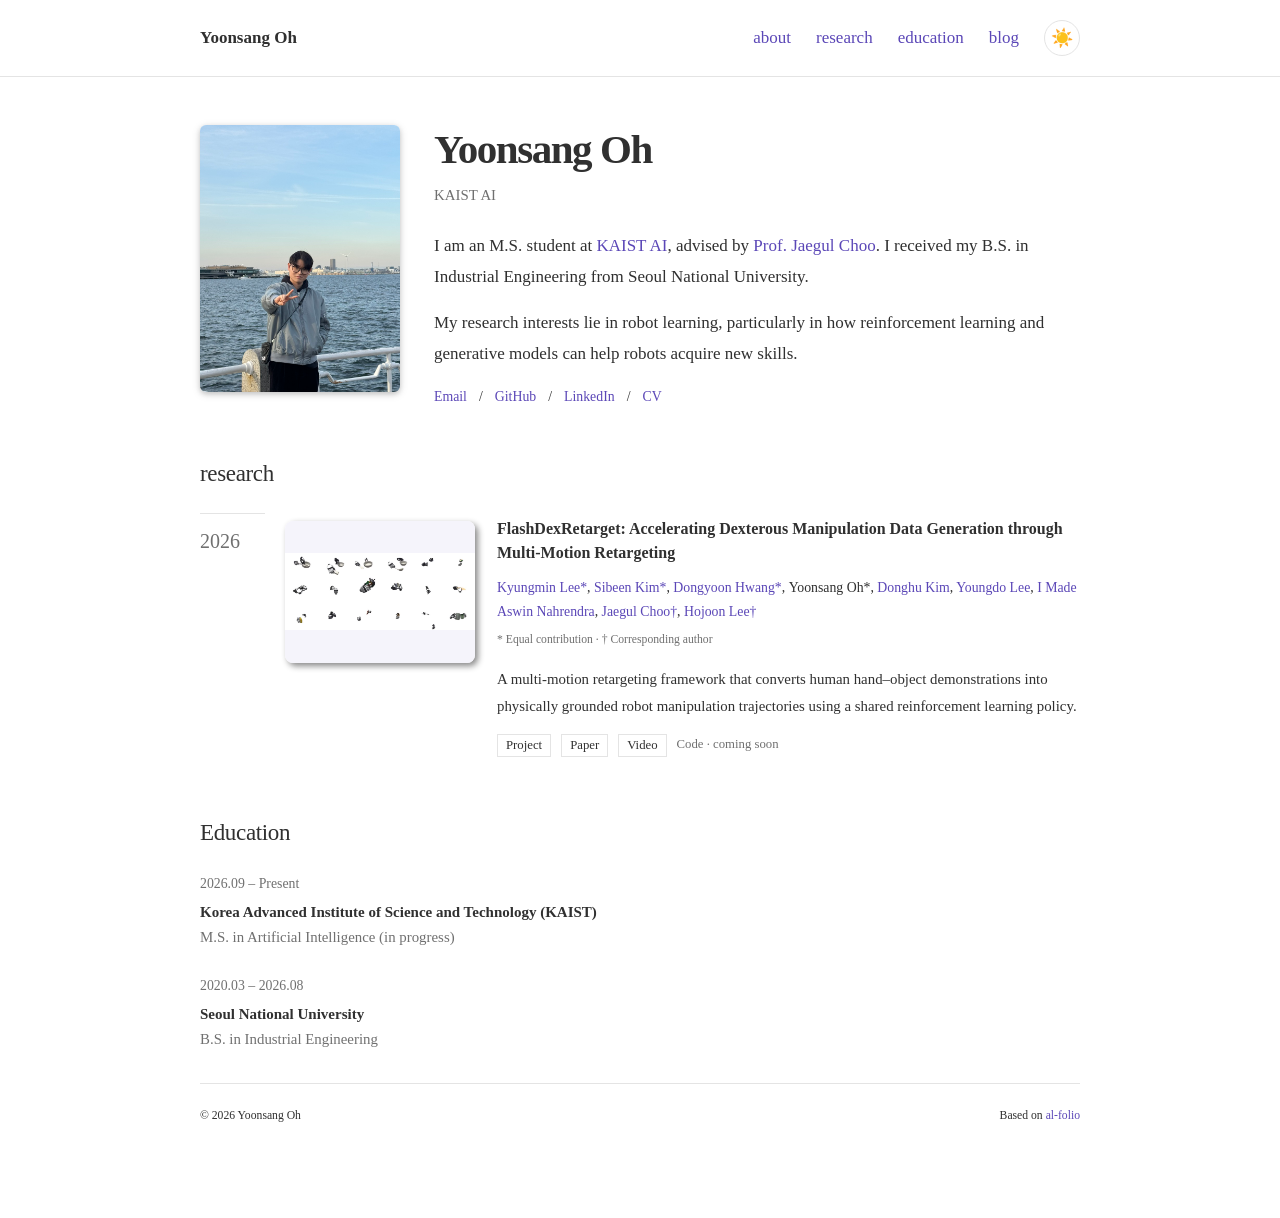
==== commit 16ea2dfd: "Publish revised CV and simplify homepage education" ====
--- a/index.html
+++ b/index.html
@@ -1 +1 @@
-<!doctype html><!-- Adapted from MIT-licensed al-folio; upstream styles preserved. --><html lang="en"><head><meta charset="utf-8"><script src="/assets/site-behavior.js?v=fc8016f9e977"></script><meta name="viewport" content="width=device-width,initial-scale=1"><title>Yoonsang Oh</title><meta name="description" content="Yoonsang Oh — KAIST AI. Robot learning, reinforcement learning, and generative models."><link rel="icon" type="image/svg+xml" href="/assets/favicon-iris.svg"><link rel="stylesheet" href="/al-folio/vendor/bootstrap.min.css?v=0c5ed985fdbd"><link rel="stylesheet" href="/al-folio/vendor/mdb.min.css?v=8e98d8bd4dc6"><link rel="stylesheet" href="/al-folio/vendor/main.css?v=cbb906da6841"><link rel="stylesheet" href="/assets/common.css?v=5578fe120aba"><link rel="stylesheet" href="/al-folio/preview.css?v=f639acb4c418"><link rel="stylesheet" href="/assets/selected-theme.css?v=f602026204bf"><link rel="canonical" href="https://yoonsangoh.github.io/"></head><body><header class="al-nav"><div><a class="brand" href="#about">Yoonsang Oh</a><nav aria-label="Page sections"><a href="#about">about</a><a href="#research">research</a><a href="#education">education</a><a href="/blog/">blog</a><button class="theme-toggle" type="button" aria-label="Switch to dark mode" aria-pressed="false" title="Switch to dark mode"><span aria-hidden="true">☀️</span></button></nav></div></header><main class="al-wrap" id="about"><article><div class="al-profile"><img class="portrait" src="/assets/yoonsang-oh-portrait.jpg" alt="Yoonsang Oh"></div><div class="al-intro"><h1>Yoonsang Oh</h1><p class="desc">KAIST AI</p><p>I am an M.S. student at <a href="https://gsai.kaist.ac.kr/" target="_blank" rel="noopener noreferrer">KAIST AI</a>, advised by <a href="https://sites.google.com/site/jaegulchoo/" target="_blank" rel="noopener noreferrer">Prof. Jaegul Choo</a>. I received my B.S. in Industrial Engineering from Seoul National University.</p><p>My research interests lie in robot learning, particularly in how reinforcement learning and generative models can help robots acquire new skills.</p><div class="profile-links"><a href="mailto:5yoondori@kaist.ac.kr">Email</a> <span aria-hidden="true">/</span> <a href="https://github.com/YoonsangOh" target="_blank" rel="noopener noreferrer">GitHub</a> <span aria-hidden="true">/</span> <a href="https://www.linkedin.com/in/%EC%9C%A4%EC%83%81-%EC%98%A4-364b84219/" target="_blank" rel="noopener noreferrer">LinkedIn</a></div></div><section class="al-research" id="research"><h2>research</h2><div class="al-bibliography"><div class="year-label">2026</div><article class="paper"><div class="paper-media"><a class="paper-image" href="https://davian-robotics.github.io/FlashDexRetarget/" target="_blank" rel="noopener noreferrer" aria-label="Open FlashDexRetarget project"><video id="flashdexretarget-preview" class="paper-video" autoplay muted loop playsinline preload="metadata" poster="/assets/flashdexretarget.jpg" width="1448" height="1086" aria-label="FlashDexRetarget robot manipulation demonstrations"><source src="/assets/flashdexretarget-thumbnail.mp4" type="video/mp4"><img src="/assets/flashdexretarget.jpg" alt="Robot hands interacting with objects in FlashDexRetarget rollouts"></video></a></div><div class="paper-body"><p class="paper-year">Research project · 2026</p><h3><a href="https://davian-robotics.github.io/FlashDexRetarget/" target="_blank" rel="noopener noreferrer">FlashDexRetarget: Accelerating Dexterous Manipulation Data Generation through Multi-Motion Retargeting</a></h3><p class="authors"><a href="https://kyungminn.github.io/" target="_blank" rel="noopener noreferrer">Kyungmin Lee*</a>, <a href="https://sibisibi.github.io/" target="_blank" rel="noopener noreferrer">Sibeen Kim*</a>, <a href="https://godnpeter.github.io/" target="_blank" rel="noopener noreferrer">Dongyoon Hwang*</a>, <strong>Yoonsang Oh*</strong>, <a href="https://i-am-proto.github.io/" target="_blank" rel="noopener noreferrer">Donghu Kim</a>, <a href="https://leeyngdo.github.io/" target="_blank" rel="noopener noreferrer">Youngdo Lee</a>, <a href="https://anahrendra.github.io/" target="_blank" rel="noopener noreferrer">I Made Aswin Nahrendra</a>, <a href="https://sites.google.com/site/jaegulchoo/" target="_blank" rel="noopener noreferrer">Jaegul Choo†</a>, <a href="https://joonleesky.github.io/" target="_blank" rel="noopener noreferrer">Hojoon Lee†</a></p><p class="author-note">* Equal contribution · † Corresponding author</p><p class="paper-summary">A multi-motion retargeting framework that converts human hand–object demonstrations into physically grounded robot manipulation trajectories using a shared reinforcement learning policy.</p><p class="paper-links"><a href="https://davian-robotics.github.io/FlashDexRetarget/" target="_blank" rel="noopener noreferrer">Project</a> <span aria-hidden="true">/</span> <a href="https://davian-robotics.github.io/FlashDexRetarget/static/FlashDexRetarget.pdf" target="_blank" rel="noopener noreferrer">Paper</a> <span aria-hidden="true">/</span> <a href="https://davian-robotics.github.io/FlashDexRetarget/#video" target="_blank" rel="noopener noreferrer">Video</a> <span aria-hidden="true">/</span> <span class="pending">Code · coming soon</span></p></div></article></div></section><section id="education"><h2>Education</h2><div class="al-education"><div class="education-item"><p class="education-period">2026.09 – Present</p><h3>Korea Advanced Institute of Science and Technology (KAIST)</h3><p>M.S. in Artificial Intelligence (in progress)</p></div><div class="education-item"><p class="education-period">2020.03 – 2026.08</p><h3>Seoul National University</h3><p>B.S. in Industrial Engineering · graduated as cum laude</p></div></div></section></article><footer class="candidate-footer"><span>© 2026 Yoonsang Oh</span><span>Based on <a href="https://github.com/alshedivat/al-folio">al-folio</a></span></footer></main></body></html>+<!doctype html><!-- Adapted from MIT-licensed al-folio; upstream styles preserved. --><html lang="en"><head><meta charset="utf-8"><script src="/assets/site-behavior.js?v=fc8016f9e977"></script><meta name="viewport" content="width=device-width,initial-scale=1"><title>Yoonsang Oh</title><meta name="description" content="Yoonsang Oh — KAIST AI. Robot learning, reinforcement learning, and generative models."><link rel="icon" type="image/svg+xml" href="/assets/favicon-iris.svg"><link rel="stylesheet" href="/al-folio/vendor/bootstrap.min.css?v=0c5ed985fdbd"><link rel="stylesheet" href="/al-folio/vendor/mdb.min.css?v=8e98d8bd4dc6"><link rel="stylesheet" href="/al-folio/vendor/main.css?v=cbb906da6841"><link rel="stylesheet" href="/assets/common.css?v=5578fe120aba"><link rel="stylesheet" href="/al-folio/preview.css?v=f639acb4c418"><link rel="stylesheet" href="/assets/selected-theme.css?v=f602026204bf"><link rel="canonical" href="https://yoonsangoh.github.io/"></head><body><header class="al-nav"><div><a class="brand" href="#about">Yoonsang Oh</a><nav aria-label="Page sections"><a href="#about">about</a><a href="#research">research</a><a href="#education">education</a><a href="/blog/">blog</a><button class="theme-toggle" type="button" aria-label="Switch to dark mode" aria-pressed="false" title="Switch to dark mode"><span aria-hidden="true">☀️</span></button></nav></div></header><main class="al-wrap" id="about"><article><div class="al-profile"><img class="portrait" src="/assets/yoonsang-oh-portrait.jpg" alt="Yoonsang Oh"></div><div class="al-intro"><h1>Yoonsang Oh</h1><p class="desc">KAIST AI</p><p>I am an M.S. student at <a href="https://gsai.kaist.ac.kr/" target="_blank" rel="noopener noreferrer">KAIST AI</a>, advised by <a href="https://sites.google.com/site/jaegulchoo/" target="_blank" rel="noopener noreferrer">Prof. Jaegul Choo</a>. I received my B.S. in Industrial Engineering from Seoul National University.</p><p>My research interests lie in robot learning, particularly in how reinforcement learning and generative models can help robots acquire new skills.</p><div class="profile-links"><a href="mailto:5yoondori@kaist.ac.kr">Email</a> <span aria-hidden="true">/</span> <a href="https://github.com/YoonsangOh" target="_blank" rel="noopener noreferrer">GitHub</a> <span aria-hidden="true">/</span> <a href="https://www.linkedin.com/in/%EC%9C%A4%EC%83%81-%EC%98%A4-364b84219/" target="_blank" rel="noopener noreferrer">LinkedIn</a> <span aria-hidden="true">/</span> <a href="/assets/Yoonsang_Oh_CV.pdf" target="_blank" rel="noopener">CV</a></div></div><section class="al-research" id="research"><h2>research</h2><div class="al-bibliography"><div class="year-label">2026</div><article class="paper"><div class="paper-media"><a class="paper-image" href="https://davian-robotics.github.io/FlashDexRetarget/" target="_blank" rel="noopener noreferrer" aria-label="Open FlashDexRetarget project"><video id="flashdexretarget-preview" class="paper-video" autoplay muted loop playsinline preload="metadata" poster="/assets/flashdexretarget.jpg" width="1448" height="1086" aria-label="FlashDexRetarget robot manipulation demonstrations"><source src="/assets/flashdexretarget-thumbnail.mp4" type="video/mp4"><img src="/assets/flashdexretarget.jpg" alt="Robot hands interacting with objects in FlashDexRetarget rollouts"></video></a></div><div class="paper-body"><p class="paper-year">Research project · 2026</p><h3><a href="https://davian-robotics.github.io/FlashDexRetarget/" target="_blank" rel="noopener noreferrer">FlashDexRetarget: Accelerating Dexterous Manipulation Data Generation through Multi-Motion Retargeting</a></h3><p class="authors"><a href="https://kyungminn.github.io/" target="_blank" rel="noopener noreferrer">Kyungmin Lee*</a>, <a href="https://sibisibi.github.io/" target="_blank" rel="noopener noreferrer">Sibeen Kim*</a>, <a href="https://godnpeter.github.io/" target="_blank" rel="noopener noreferrer">Dongyoon Hwang*</a>, <strong>Yoonsang Oh*</strong>, <a href="https://i-am-proto.github.io/" target="_blank" rel="noopener noreferrer">Donghu Kim</a>, <a href="https://leeyngdo.github.io/" target="_blank" rel="noopener noreferrer">Youngdo Lee</a>, <a href="https://anahrendra.github.io/" target="_blank" rel="noopener noreferrer">I Made Aswin Nahrendra</a>, <a href="https://sites.google.com/site/jaegulchoo/" target="_blank" rel="noopener noreferrer">Jaegul Choo†</a>, <a href="https://joonleesky.github.io/" target="_blank" rel="noopener noreferrer">Hojoon Lee†</a></p><p class="author-note">* Equal contribution · † Corresponding author</p><p class="paper-summary">A multi-motion retargeting framework that converts human hand–object demonstrations into physically grounded robot manipulation trajectories using a shared reinforcement learning policy.</p><p class="paper-links"><a href="https://davian-robotics.github.io/FlashDexRetarget/" target="_blank" rel="noopener noreferrer">Project</a> <span aria-hidden="true">/</span> <a href="https://davian-robotics.github.io/FlashDexRetarget/static/FlashDexRetarget.pdf" target="_blank" rel="noopener noreferrer">Paper</a> <span aria-hidden="true">/</span> <a href="https://davian-robotics.github.io/FlashDexRetarget/#video" target="_blank" rel="noopener noreferrer">Video</a> <span aria-hidden="true">/</span> <span class="pending">Code · coming soon</span></p></div></article></div></section><section id="education"><h2>Education</h2><div class="al-education"><div class="education-item"><p class="education-period">2026.09 – Present</p><h3>Korea Advanced Institute of Science and Technology (KAIST)</h3><p>M.S. in Artificial Intelligence (in progress)</p></div><div class="education-item"><p class="education-period">2020.03 – 2026.08</p><h3>Seoul National University</h3><p>B.S. in Industrial Engineering</p></div></div></section></article><footer class="candidate-footer"><span>© 2026 Yoonsang Oh</span><span>Based on <a href="https://github.com/alshedivat/al-folio">al-folio</a></span></footer></main></body></html>
